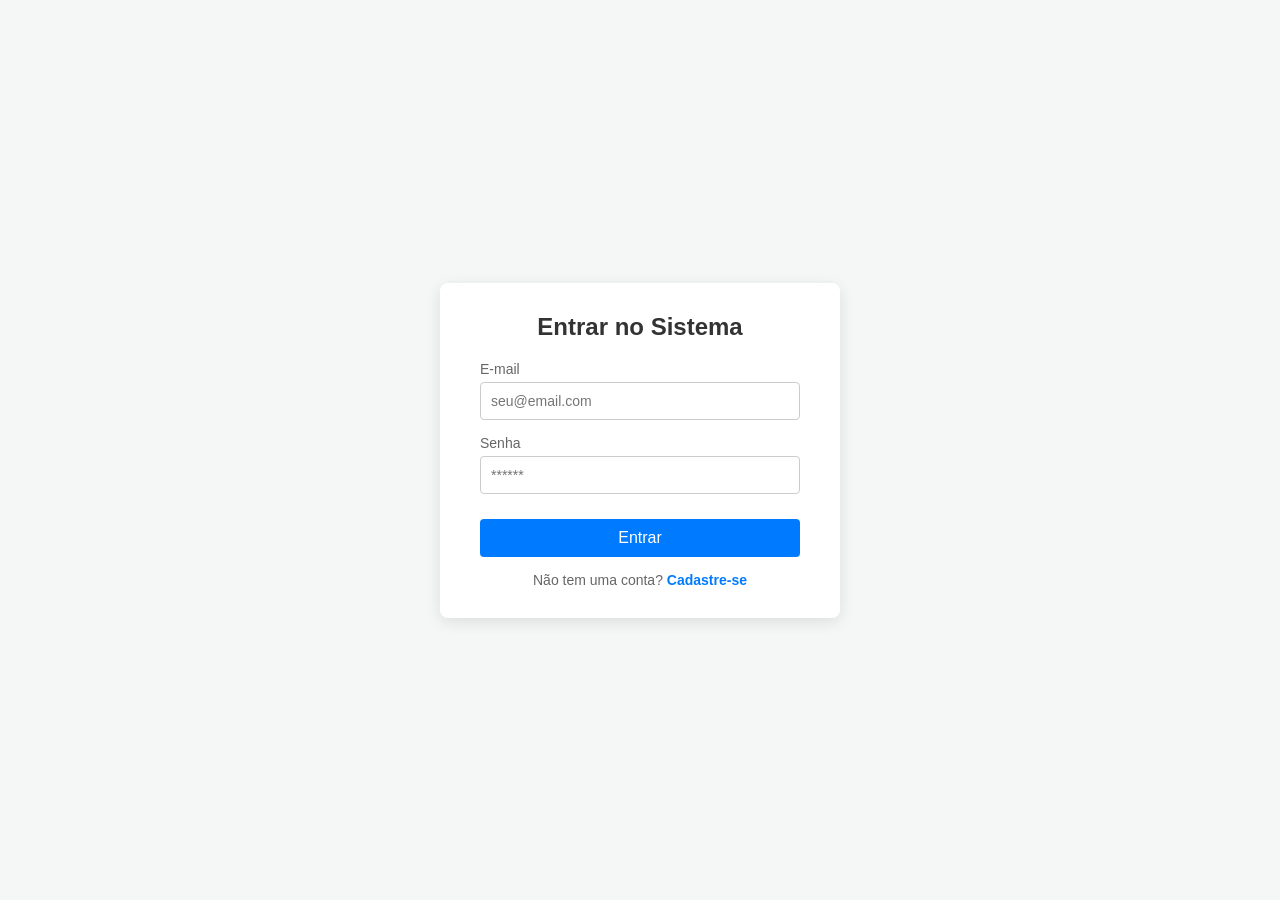
==== index.html @ 3670caea "feat: estrutura inicial com tela de login e cadastro" ====
<!DOCTYPE html>
<html lang="pt-BR">
<head>
    <meta charset="UTF-8">
    <meta name="viewport" content="width=device-width, initial-scale=1.0">
    <title>Sistema de Autenticação - DevOps</title>
    <link rel="stylesheet" href="style.css">
</head>
<body>
    <div class="container">
        <!-- Formulário de Login -->
        <div class="form-box" id="login-form">
            <h2>Entrar no Sistema</h2>
            <form id="formLogin">
                <div class="input-group">
                    <label for="login-email">E-mail</label>
                    <input type="email" id="login-email" required placeholder="seu@email.com">
                </div>
                <div class="input-group">
                    <label for="login-senha">Senha</label>
                    <input type="password" id="login-senha" required placeholder="******">
                </div>
                <button type="submit" class="btn">Entrar</button>
            </form>
            <p class="switch-text">
                Não tem uma conta? <a href="#" onclick="alternarFormulario('cadastro')">Cadastre-se</a>
            </p>
        </div>

        <!-- Formulário de Cadastro -->
        <div class="form-box hidden" id="cadastro-form">
            <h2>Criar Conta</h2>
            <form id="formCadastro">
                <div class="input-group">
                    <label for="cad-nome">Nome Completo</label>
                    <input type="text" id="cad-nome" required placeholder="Seu Nome">
                </div>
                <div class="input-group">
                    <label for="cad-email">E-mail</label>
                    <input type="email" id="cad-email" required placeholder="seu@email.com">
                </div>
                <div class="input-group">
                    <label for="cad-senha">Senha</label>
                    <input type="password" id="cad-senha" required placeholder="******">
                </div>
                <button type="submit" class="btn">Cadastrar</button>
            </form>
            <p class="switch-text">
                Já tem uma conta? <a href="#" onclick="alternarFormulario('login')">Faça Login</a>
            </p>
        </div>
    </div>

    <script src="script.js"></script>
</body>
</html>
---- style.css ----
* {
    margin: 0;
    padding: 0;
    box-sizing: border-box;
    font-family: 'Segoe UI', Tahoma, Geneva, Verdana, sans-serif;
}

body {
    background-color: #f4f7f6;
    display: flex;
    justify-content: center;
    align-items: center;
    height: 100vh;
}

.container {
    background-color: #ffffff;
    padding: 30px 40px;
    border-radius: 8px;
    box-shadow: 0 4px 15px rgba(0, 0, 0, 0.1);
    width: 100%;
    max-width: 400px;
}

.form-box h2 {
    margin-bottom: 20px;
    color: #333;
    text-align: center;
}

.input-group {
    margin-bottom: 15px;
}

.input-group label {
    display: block;
    margin-bottom: 5px;
    color: #666;
    font-size: 14px;
}

.input-group input {
    width: 100%;
    padding: 10px;
    border: 1px solid #ccc;
    border-radius: 4px;
    font-size: 14px;
}

.btn {
    width: 100%;
    padding: 10px;
    background-color: #007bff;
    color: white;
    border: none;
    border-radius: 4px;
    font-size: 16px;
    cursor: pointer;
    margin-top: 10px;
}

.btn:hover {
    background-color: #0056b3;
}

.switch-text {
    margin-top: 15px;
    text-align: center;
    font-size: 14px;
    color: #666;
}

.switch-text a {
    color: #007bff;
    text-decoration: none;
    font-weight: bold;
}

.switch-text a:hover {
    text-decoration: underline;
}

.hidden {
    display: none;
}
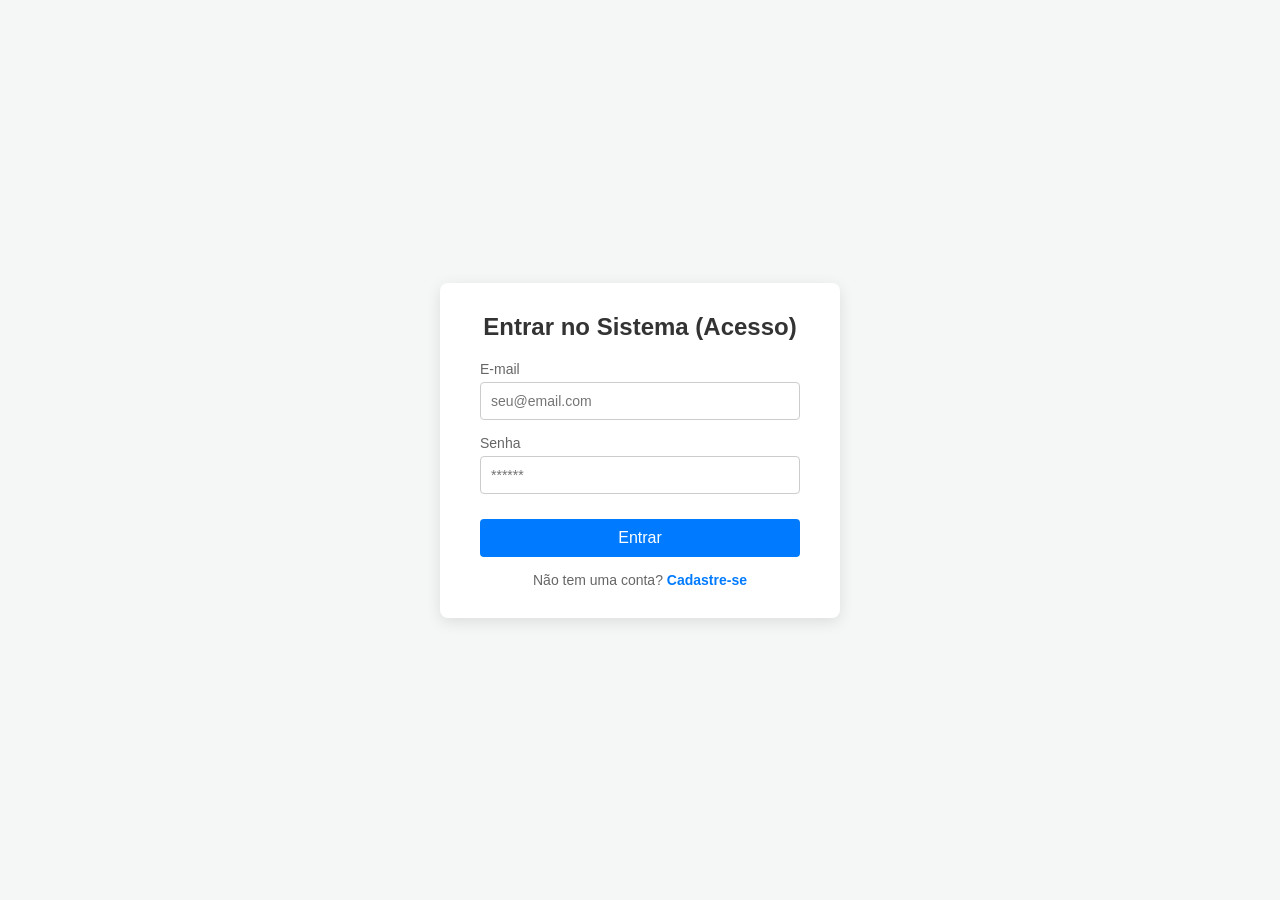
==== commit 1641fb7e: "style: ajusta arquivo index.html" ====
--- a/index.html
+++ b/index.html
@@ -8,9 +8,9 @@
 </head>
 <body>
     <div class="container">
-        <!-- Formulário de Login -->
+        <!-- Formulário de Login (Acesso) -->
         <div class="form-box" id="login-form">
-            <h2>Entrar no Sistema</h2>
+            <h2>Entrar no Sistema (Acesso)</h2>
             <form id="formLogin">
                 <div class="input-group">
                     <label for="login-email">E-mail</label>
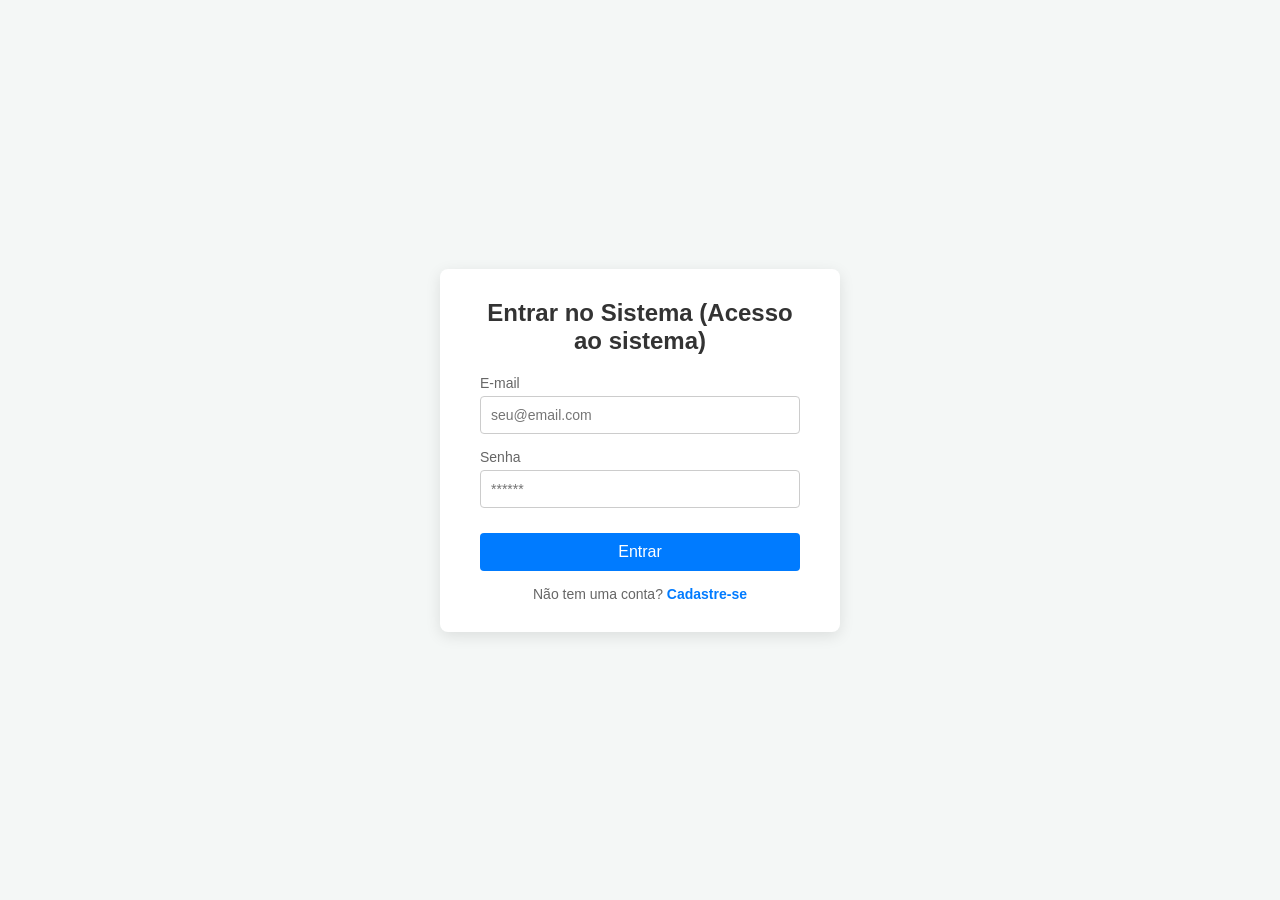
==== commit 30e0cb65: "feat: atualiza codigo com novas mudancas" ====
--- a/index.html
+++ b/index.html
@@ -8,9 +8,9 @@
 </head>
 <body>
     <div class="container">
-        <!-- Formulário de Login (Acesso) -->
+        <!-- Formulário de Login -->
         <div class="form-box" id="login-form">
-            <h2>Entrar no Sistema (Acesso)</h2>
+            <h2>Entrar no Sistema (Acesso ao sistema)</h2>
             <form id="formLogin">
                 <div class="input-group">
                     <label for="login-email">E-mail</label>
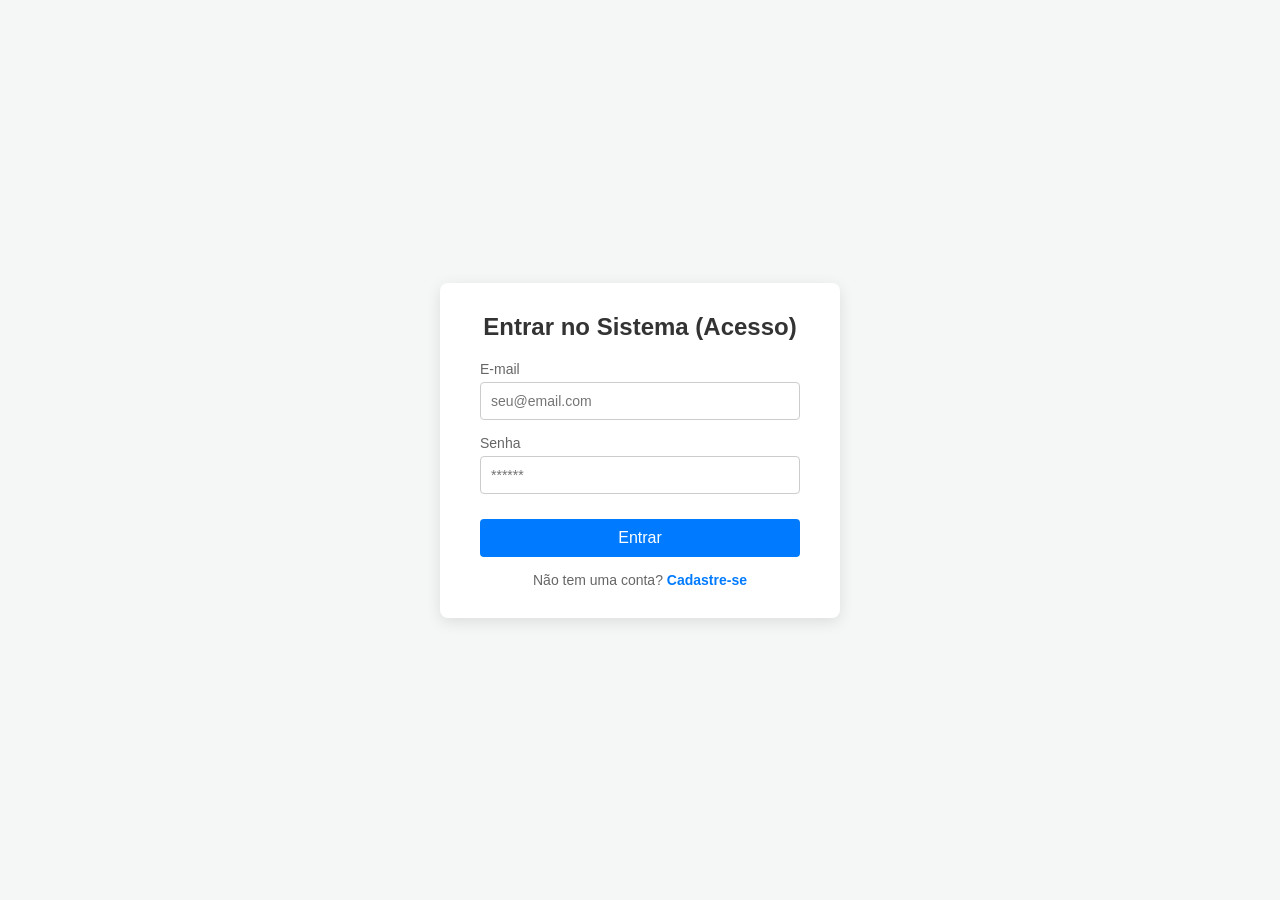
==== commit 71b9275a: "Cadastro Fiz a tela de cadastro" ====
--- a/index.html
+++ b/index.html
@@ -8,9 +8,9 @@
 </head>
 <body>
     <div class="container">
-        <!-- Formulário de Login -->
+        <!-- Formulário de Login (Acesso) -->
         <div class="form-box" id="login-form">
-            <h2>Entrar no Sistema (Acesso ao sistema)</h2>
+            <h2>Entrar no Sistema (Acesso)</h2>
             <form id="formLogin">
                 <div class="input-group">
                     <label for="login-email">E-mail</label>
@@ -23,31 +23,10 @@
                 <button type="submit" class="btn">Entrar</button>
             </form>
             <p class="switch-text">
-                Não tem uma conta? <a href="#" onclick="alternarFormulario('cadastro')">Cadastre-se</a>
+                Não tem uma conta? <a href="cadastro.html" onclick="alternarFormulario('cadastro')">Cadastre-se</a>
             </p>
         </div>
 
-        <!-- Formulário de Cadastro -->
-        <div class="form-box hidden" id="cadastro-form">
-            <h2>Criar Conta</h2>
-            <form id="formCadastro">
-                <div class="input-group">
-                    <label for="cad-nome">Nome Completo</label>
-                    <input type="text" id="cad-nome" required placeholder="Seu Nome">
-                </div>
-                <div class="input-group">
-                    <label for="cad-email">E-mail</label>
-                    <input type="email" id="cad-email" required placeholder="seu@email.com">
-                </div>
-                <div class="input-group">
-                    <label for="cad-senha">Senha</label>
-                    <input type="password" id="cad-senha" required placeholder="******">
-                </div>
-                <button type="submit" class="btn">Cadastrar</button>
-            </form>
-            <p class="switch-text">
-                Já tem uma conta? <a href="#" onclick="alternarFormulario('login')">Faça Login</a>
-            </p>
         </div>
     </div>
 
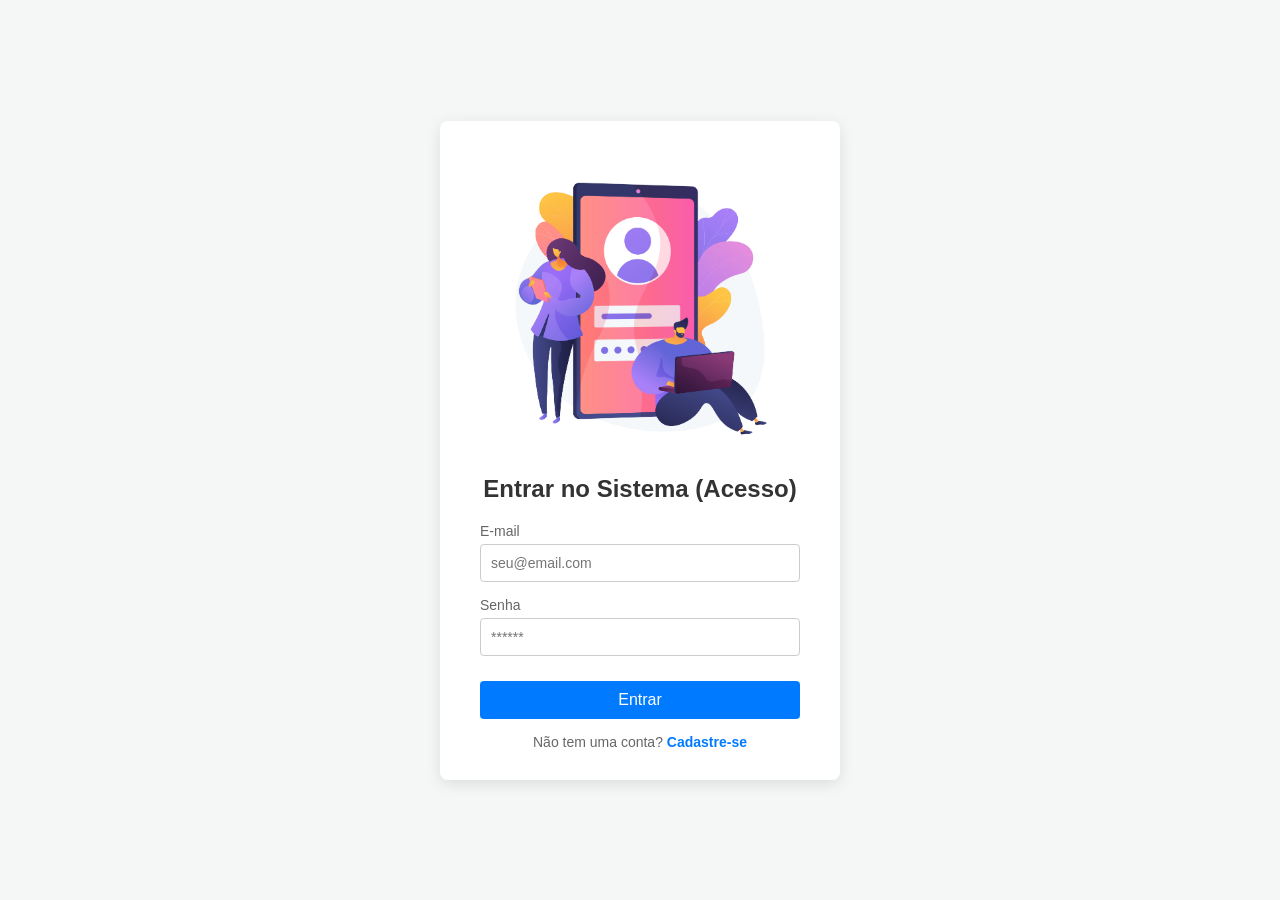
==== commit c6c27a3b: "style: ajuste no visual da tela de login e inclusao de imagem" ====
--- a/index.html
+++ b/index.html
@@ -9,24 +9,50 @@
 <body>
     <div class="container">
         <!-- Formulário de Login (Acesso) -->
-        <div class="form-box" id="login-form">
-            <h2>Entrar no Sistema (Acesso)</h2>
-            <form id="formLogin">
+         <div class="container-login">
+             <div class="img-box">
+                <img src="img/logo_login.jpg" alt="Logo do Sistema" class="logo">
+            </div>
+            <div class="form-box" id="login-form">
+                <h2>Entrar no Sistema (Acesso)</h2>
+                <form id="formLogin">
+                    <div class="input-group">
+                        <label for="login-email">E-mail</label>
+                        <input type="email" id="login-email" required placeholder="seu@email.com">
+                    </div>
+                    <div class="input-group">
+                        <label for="login-senha">Senha</label>
+                        <input type="password" id="login-senha" required placeholder="******">
+                    </div>
+                    <button type="submit" class="btn">Entrar</button>
+                </form>
+                <p class="switch-text">
+                    Não tem uma conta? <a href="#" onclick="alternarFormulario('cadastro')">Cadastre-se</a>
+                </p>
+            </div>
+        </div>
+
+        <!-- Formulário de Cadastro -->
+        <div class="form-box hidden" id="cadastro-form">
+            <h2>Criar Conta</h2>
+            <form id="formCadastro">
                 <div class="input-group">
-                    <label for="login-email">E-mail</label>
-                    <input type="email" id="login-email" required placeholder="seu@email.com">
+                    <label for="cad-nome">Nome Completo</label>
+                    <input type="text" id="cad-nome" required placeholder="Seu Nome">
                 </div>
                 <div class="input-group">
-                    <label for="login-senha">Senha</label>
-                    <input type="password" id="login-senha" required placeholder="******">
+                    <label for="cad-email">E-mail</label>
+                    <input type="email" id="cad-email" required placeholder="seu@email.com">
                 </div>
-                <button type="submit" class="btn">Entrar</button>
+                <div class="input-group">
+                    <label for="cad-senha">Senha</label>
+                    <input type="password" id="cad-senha" required placeholder="******">
+                </div>
+                <button type="submit" class="btn">Cadastrar</button>
             </form>
             <p class="switch-text">
-                Não tem uma conta? <a href="cadastro.html" onclick="alternarFormulario('cadastro')">Cadastre-se</a>
+                Já tem uma conta? <a href="#" onclick="alternarFormulario('login')">Faça Login</a>
             </p>
-        </div>
-
         </div>
     </div>
 
--- a/style.css
+++ b/style.css
@@ -26,6 +26,22 @@
     margin-bottom: 20px;
     color: #333;
     text-align: center;
+}
+
+.container container-login {
+  display: flex;
+  width: 1000px;
+  height: 400px;
+  margin:  auto;
+  
+}
+
+
+
+.img-box img {
+  width: 100%;
+  height: 100%;
+  object-fit: cover; /* Faz a imagem cobrir o espaço sem distorcer */
 }
 
 .input-group {
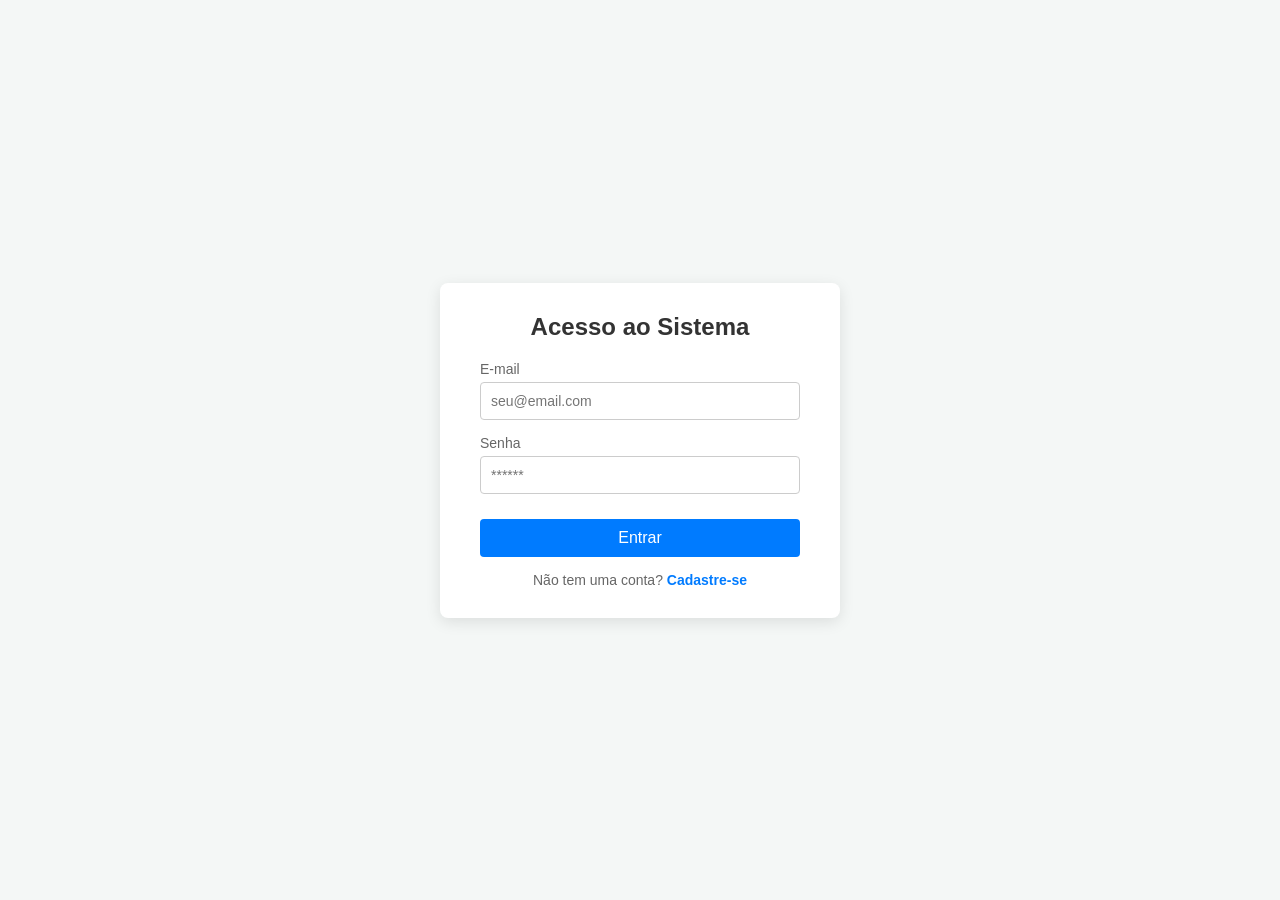
==== commit 6b77fe20: "Atualizando login" ====
--- a/index.html
+++ b/index.html
@@ -9,27 +9,22 @@
 <body>
     <div class="container">
         <!-- Formulário de Login (Acesso) -->
-         <div class="container-login">
-             <div class="img-box">
-                <img src="img/logo_login.jpg" alt="Logo do Sistema" class="logo">
-            </div>
-            <div class="form-box" id="login-form">
-                <h2>Entrar no Sistema (Acesso)</h2>
-                <form id="formLogin">
-                    <div class="input-group">
-                        <label for="login-email">E-mail</label>
-                        <input type="email" id="login-email" required placeholder="seu@email.com">
-                    </div>
-                    <div class="input-group">
-                        <label for="login-senha">Senha</label>
-                        <input type="password" id="login-senha" required placeholder="******">
-                    </div>
-                    <button type="submit" class="btn">Entrar</button>
-                </form>
-                <p class="switch-text">
-                    Não tem uma conta? <a href="#" onclick="alternarFormulario('cadastro')">Cadastre-se</a>
-                </p>
-            </div>
+        <div class="form-box" id="login-form">
+            <h2>Acesso ao Sistema</h2>
+            <form id="formLogin">
+                <div class="input-group">
+                    <label for="login-email">E-mail</label>
+                    <input type="email" id="login-email" required placeholder="seu@email.com">
+                </div>
+                <div class="input-group">
+                    <label for="login-senha">Senha</label>
+                    <input type="password" id="login-senha" required placeholder="******">
+                </div>
+                <button type="submit" class="btn">Entrar</button>
+            </form>
+            <p class="switch-text">
+                Não tem uma conta? <a href="#" onclick="alternarFormulario('cadastro')">Cadastre-se</a>
+            </p>
         </div>
 
         <!-- Formulário de Cadastro -->
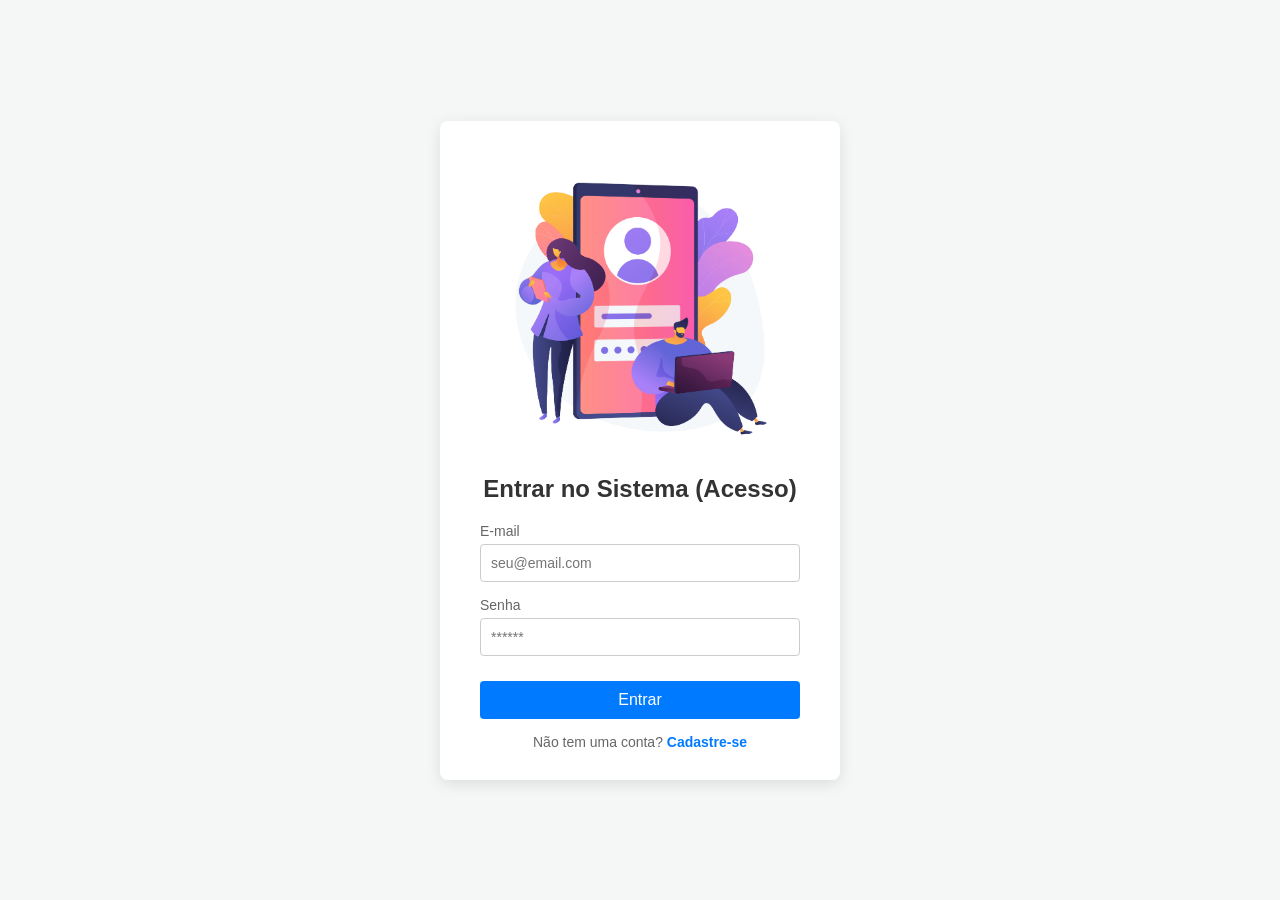
==== commit fc909461: "Merge pull request #3 from arystotelesmc/tela-login style: ajuste no visual da tela de login e inclu" ====
--- a/index.html
+++ b/index.html
@@ -9,22 +9,27 @@
 <body>
     <div class="container">
         <!-- Formulário de Login (Acesso) -->
-        <div class="form-box" id="login-form">
-            <h2>Acesso ao Sistema</h2>
-            <form id="formLogin">
-                <div class="input-group">
-                    <label for="login-email">E-mail</label>
-                    <input type="email" id="login-email" required placeholder="seu@email.com">
-                </div>
-                <div class="input-group">
-                    <label for="login-senha">Senha</label>
-                    <input type="password" id="login-senha" required placeholder="******">
-                </div>
-                <button type="submit" class="btn">Entrar</button>
-            </form>
-            <p class="switch-text">
-                Não tem uma conta? <a href="#" onclick="alternarFormulario('cadastro')">Cadastre-se</a>
-            </p>
+         <div class="container-login">
+             <div class="img-box">
+                <img src="img/logo_login.jpg" alt="Logo do Sistema" class="logo">
+            </div>
+            <div class="form-box" id="login-form">
+                <h2>Entrar no Sistema (Acesso)</h2>
+                <form id="formLogin">
+                    <div class="input-group">
+                        <label for="login-email">E-mail</label>
+                        <input type="email" id="login-email" required placeholder="seu@email.com">
+                    </div>
+                    <div class="input-group">
+                        <label for="login-senha">Senha</label>
+                        <input type="password" id="login-senha" required placeholder="******">
+                    </div>
+                    <button type="submit" class="btn">Entrar</button>
+                </form>
+                <p class="switch-text">
+                    Não tem uma conta? <a href="#" onclick="alternarFormulario('cadastro')">Cadastre-se</a>
+                </p>
+            </div>
         </div>
 
         <!-- Formulário de Cadastro -->
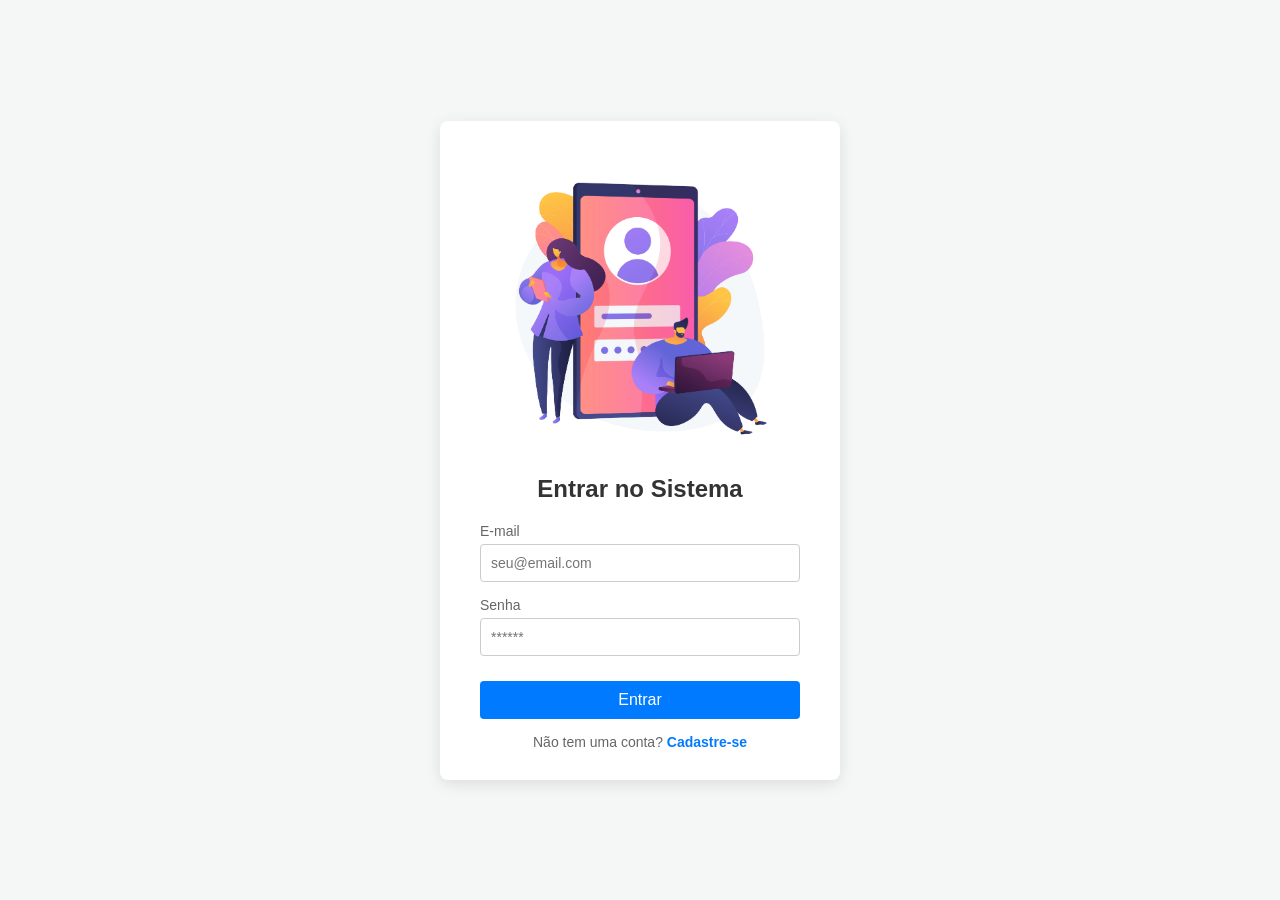
==== commit 26527c44: "Merge branch 'main' into feature/nova-tarefa" ====
--- a/index.html
+++ b/index.html
@@ -14,7 +14,7 @@
                 <img src="img/logo_login.jpg" alt="Logo do Sistema" class="logo">
             </div>
             <div class="form-box" id="login-form">
-                <h2>Entrar no Sistema (Acesso)</h2>
+                <h2>Entrar no Sistema</h2>
                 <form id="formLogin">
                     <div class="input-group">
                         <label for="login-email">E-mail</label>
